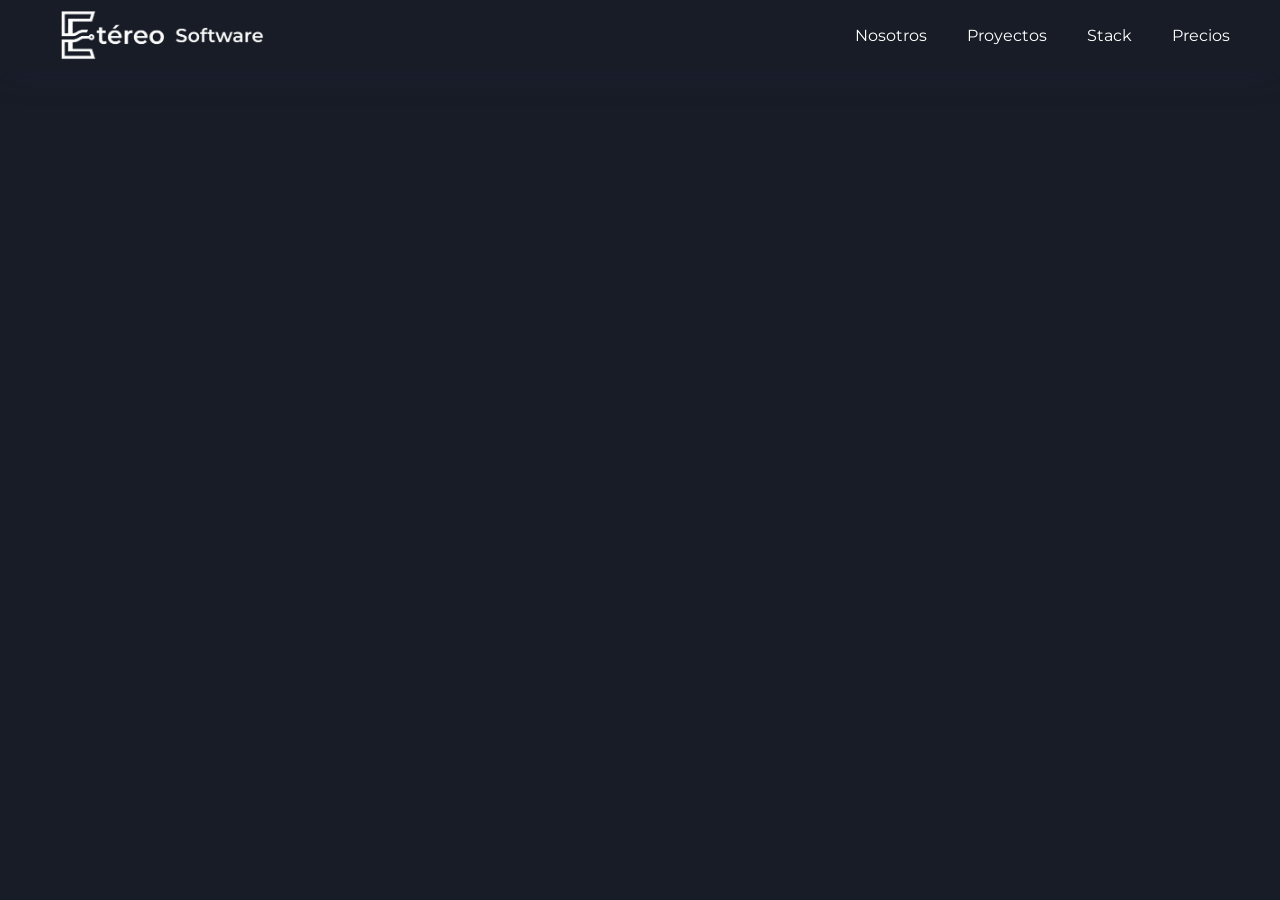
==== index.html @ 4c990d60 "First Commit" ====
<!DOCTYPE html>
<html lang="en">

<head>
    <meta charset="UTF-8">
    <meta name="viewport" content="width=device-width, initial-scale=1.0">
    <link rel="stylesheet" href="styles.css">
    <title>Servicios</title>
</head>

<body>
    <div id="root"></div>
    <script src="main.js"></script>
</body>

</html>
---- styles.css ----
/*TIPOGRAFIAS*/

@import url("https://fonts.googleapis.com/css2?family=Montserrat:wght@400;600&display=swap");

/*COLORES BASE*/
:root {
  --black-color: hsl(220, 24%, 12%);
  --black-color-light: hsl(220, 24%, 15%);
  --black-color-lighten: hsl(220, 20%, 18%);
  --white-color: #fff;
  --body-color: hsl(220, 100%, 97%);  /* White */
}

*{
    margin: 0px;
    padding: 0px;
    color: var(--white-color);
}

body {
    background-color: var(--black-color);
}
.navbar {
    display: flex;
    align-items: center;
    justify-content: space-between;
    background-color: var(--black-color);
    padding: 10px 0px 10px 10px;
    box-shadow: rgba(50, 50, 93, 0.25) 0px 13px 27px -5px, rgba(0, 0, 0, 0.3) 0px 8px 16px -8px;
}
.navbar img{
    padding-left: 50px;
    height: 50px;
    cursor: pointer;
}
.menuList {
    display: flex;
    justify-content: right;
    gap: 40px;
    padding-right: 50px;
    list-style: none;
    
}

.menuList a{
    font-family: "Montserrat", sans-serif;
    text-decoration: none;
}
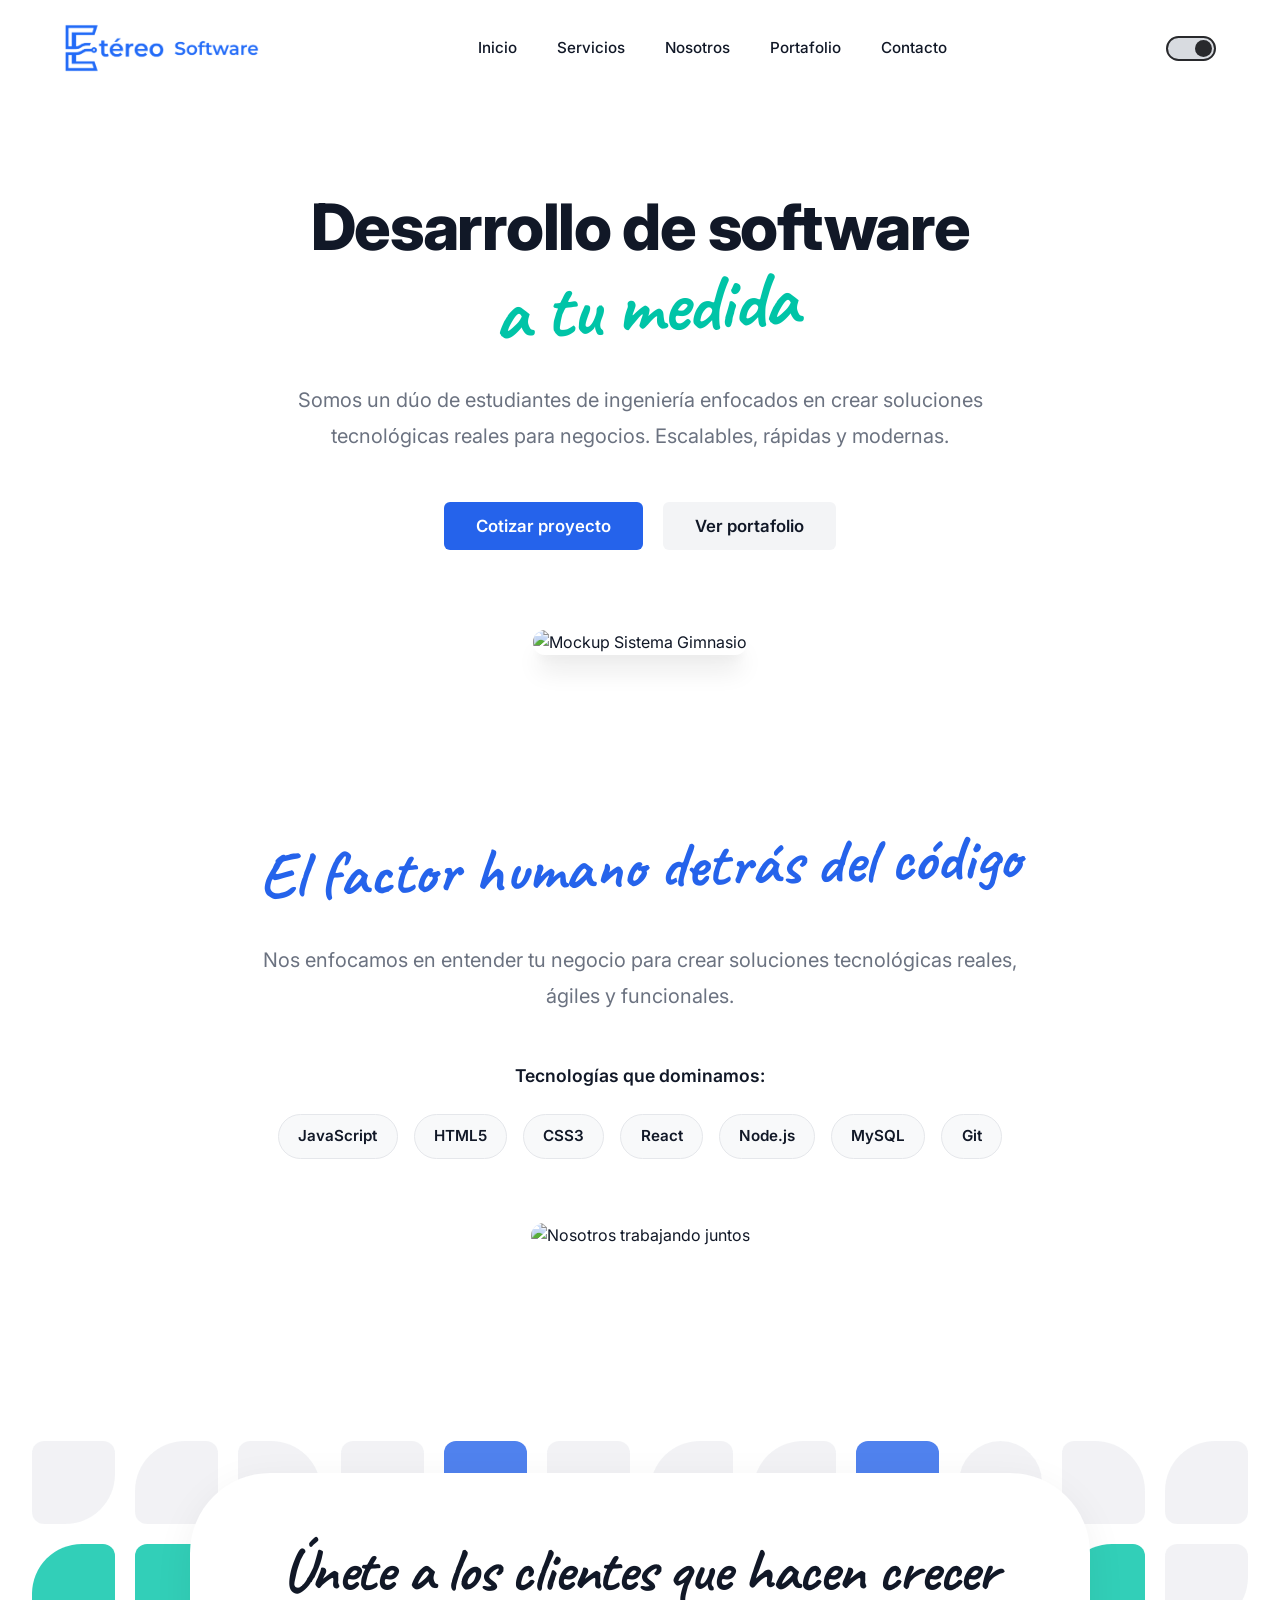
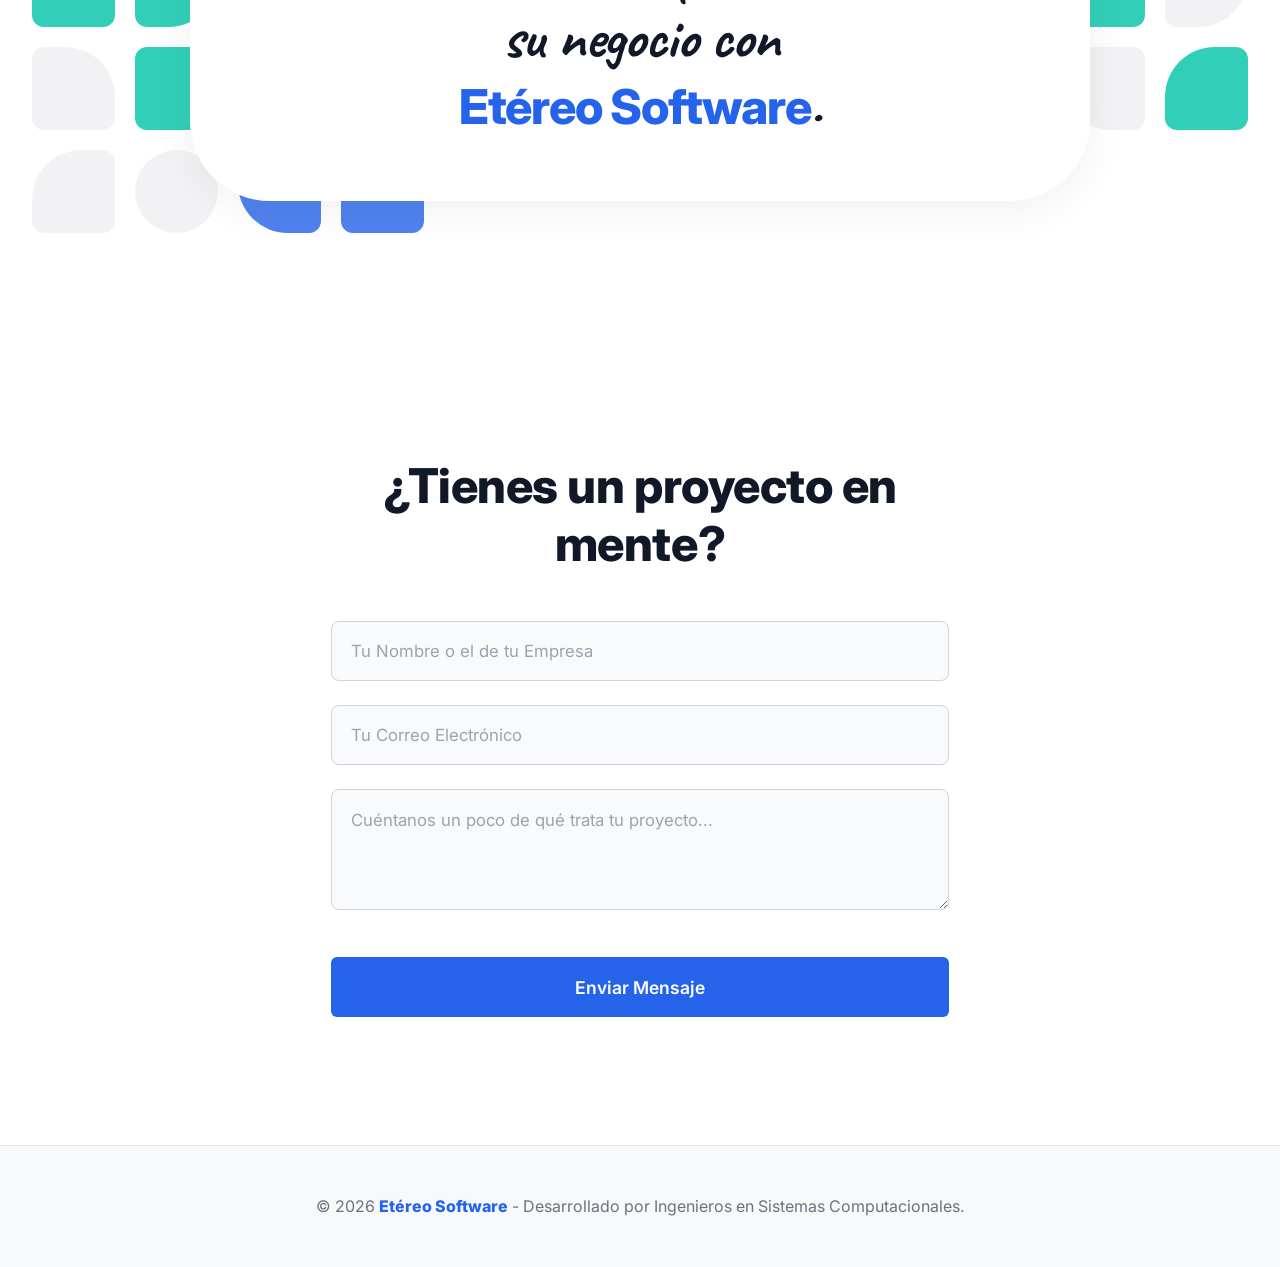
==== commit 3c226a17: "Switch modo obscuro y modificaciones de hovers y transitions" ====
--- a/index.html
+++ b/index.html
@@ -4,8 +4,9 @@
 <head>
     <meta charset="UTF-8">
     <meta name="viewport" content="width=device-width, initial-scale=1.0">
+    <link rel="icon" href="images/logo-trans-inv.png">
     <link rel="stylesheet" href="styles.css">
-    <title>Servicios</title>
+    <title>Etéreo Software</title>
 </head>
 
 <body>
--- a/styles.css
+++ b/styles.css
@@ -1,48 +1,621 @@
-/*TIPOGRAFIAS*/
-
-@import url("https://fonts.googleapis.com/css2?family=Montserrat:wght@400;600&display=swap");
-
-/*COLORES BASE*/
+@import url("https://fonts.googleapis.com/css2?family=Caveat:wght@600;700&family=Inter:wght@400;500;600;700;800&display=swap");
+
 :root {
-  --black-color: hsl(220, 24%, 12%);
-  --black-color-light: hsl(220, 24%, 15%);
-  --black-color-lighten: hsl(220, 20%, 18%);
-  --white-color: #fff;
-  --body-color: hsl(220, 100%, 97%);  /* White */
-}
-
-*{
-    margin: 0px;
-    padding: 0px;
-    color: var(--white-color);
+    --text-main: #111827;
+    --text-muted: #6B7280;
+    --bg-main: #ffffff;
+    --bg-alt: #F8F9FA;
+    --color-primary: #2563EB;
+    --color-primary-hover: #1D4ED8;
+    --color-accent: #00C4A7;
+    --color-accent-alt: #F07167;
+    --color-premium: #FBBF24;
+}
+
+* {
+    margin: 0;
+    padding: 0;
+    box-sizing: border-box;
+    font-family: 'Inter', sans-serif;
 }
 
 body {
-    background-color: var(--black-color);
-}
+    background-color: var(--bg-main);
+    color: var(--text-main);
+    line-height: 1.6;
+    overflow-x: hidden;
+}
+
 .navbar {
     display: flex;
+    justify-content: space-between;
     align-items: center;
-    justify-content: space-between;
-    background-color: var(--black-color);
-    padding: 10px 0px 10px 10px;
-    box-shadow: rgba(50, 50, 93, 0.25) 0px 13px 27px -5px, rgba(0, 0, 0, 0.3) 0px 8px 16px -8px;
-}
-.navbar img{
-    padding-left: 50px;
-    height: 50px;
+    padding: 1.5rem 5%;
+    background-color: var(--bg-main);
+}
+
+.toggle-switch {
+  position: relative;
+  /* Reducido a la mitad */
+  width: 50px; 
+  height: 25px;
+  --light: #d8dbe0;
+  --dark: #28292c;
+}
+
+.switch-label {
+  position: absolute;
+  width: 100%;
+  height: 25px; /* Ajustado */
+  background-color: var(--dark);
+  border-radius: 25px;
+  cursor: pointer;
+  border: 2px solid var(--dark); /* Borde un poco más delgado */
+}
+
+.checkbox {
+  position: absolute;
+  display: none;
+}
+
+.slider {
+  position: absolute;
+  width: 100%;
+  height: 100%;
+  border-radius: 25px;
+  transition: 0.3s;
+}
+
+.checkbox:checked ~ .slider {
+  background-color: var(--light);
+}
+
+.slider::before {
+  content: "";
+  position: absolute;
+  /* Posición y tamaño del círculo reducidos */
+  top: 2.5px;
+  left: 2.5px;
+  width: 17px;
+  height: 17px;
+  border-radius: 50%;
+  /* La sombra (luna) también debe ser más pequeña */
+  box-shadow: inset 6px -2px 0px 0px var(--light);
+  background-color: var(--dark);
+  transition: 0.3s;
+}
+
+.checkbox:checked ~ .slider::before {
+  /* El salto ahora es más corto porque el switch es más chico */
+  transform: translateX(25px); 
+  background-color: var(--dark);
+  box-shadow: none;
+}
+
+
+
+.logo {
+    height: 48px;
     cursor: pointer;
-}
+    filter: brightness(0) saturate(100%) invert(32%) sepia(86%) saturate(3369%) hue-rotate(213deg) brightness(99%) contrast(96%);
+}
+
 .menuList {
     display: flex;
-    justify-content: right;
-    gap: 40px;
-    padding-right: 50px;
     list-style: none;
-    
-}
-
-.menuList a{
-    font-family: "Montserrat", sans-serif;
+    gap: 2.5rem;
+}
+
+.menuList a {
     text-decoration: none;
-}
+    color: var(--text-main);
+    font-weight: 500;
+    font-size: 0.95rem;
+}
+
+.menuList a:hover {
+    color: var(--color-primary);
+}
+
+.hero-section {
+    text-align: center;
+    padding: 6rem 1rem 4rem;
+    max-width: 950px;
+    margin: auto;
+}
+
+.hero-content h1 {
+    font-size: 4rem;
+    font-weight: 800;
+    color: var(--text-main);
+    line-height: 1.1;
+    margin-bottom: 2rem;
+    letter-spacing: -0.02em;
+}
+
+.highlight-text {
+    font-family: 'Caveat', cursive;
+    color: var(--color-accent);
+    font-size: 5rem;
+    font-weight: 700;
+    display: inline-block;
+    transform: rotate(-3deg);
+    margin-left: 0.5rem;
+}
+
+.hero-content p {
+    font-size: 1.25rem;
+    color: var(--text-muted);
+    max-width: 750px;
+    margin: 0 auto 3rem;
+    line-height: 1.8;
+    cursor: none;
+}
+
+.hero-buttons {
+    display: flex;
+    justify-content: center;
+    gap: 1.2rem;
+    margin-bottom: 5rem;
+}
+
+.btn {
+    padding: 0.85rem 2rem;
+    border-radius: 6px;
+    font-size: 1.05rem;
+    font-weight: 600;
+    cursor: pointer;
+    border: none;
+}
+
+.btn-primary {
+    background-color: var(--color-primary);
+    color: white;
+}
+
+.btn-primary:hover {
+    background-color: var(--color-primary-hover);
+    box-shadow: 0 4px 12px rgba(37, 99, 235, 0.25);
+}
+
+.btn-secondary {
+    background-color: #F3F4F6;
+    color: var(--text-main);
+}
+
+.btn-secondary:hover {
+    background-color: #E5E7EB;
+}
+
+.hero-image img {
+    width: 100%;
+    margin-bottom: -5rem;
+    border-radius: 12px;
+    box-shadow: 0 20px 25px -5px rgba(0, 0, 0, 0.1), 0 10px 10px -5px rgba(0, 0, 0, 0.04);
+}
+
+section {
+    padding: 6rem 5%;
+}
+
+section h2 {
+    text-align: center;
+    font-size: 2.5rem;
+    font-weight: 800;
+    margin-bottom: 0.5rem;
+    letter-spacing: -0.01em;
+}
+
+section>p {
+    text-align: center;
+    color: var(--text-muted);
+    margin-bottom: 4rem;
+    font-size: 1.15rem;
+}
+
+.services-section {
+    background-color: var(--bg-alt);
+    padding-top: 10rem;
+}
+
+.services-grid {
+    display: grid;
+    grid-template-columns: repeat(auto-fit, minmax(300px, 1fr));
+    gap: 2.5rem;
+    max-width: 1200px;
+    margin: auto;
+}
+
+.service-card {
+    background: var(--bg-main);
+    border-radius: 12px;
+    padding: 2rem;
+    box-shadow: 0 4px 6px -1px rgba(0, 0, 0, 0.03);
+    border: 1px solid #E5E7EB;
+    position: relative;
+    overflow: hidden;
+    display: flex;
+    flex-direction: column;
+}
+
+.service-card:hover {
+    transform: translateY(-5px);
+    box-shadow: 0 10px 20px -5px rgba(0, 0, 0, 0.1);
+}
+
+.service-card.premium {
+    border-top: 4px solid var(--color-premium);
+}
+
+.service-card.premium::after {
+    content: '★ VIP';
+    position: absolute;
+    top: 1.5rem;
+    right: 1.5rem;
+    background-color: #FEF3C7;
+    color: #92400E;
+    font-size: 0.75rem;
+    font-weight: 700;
+    padding: 0.3rem 0.8rem;
+    border-radius: 20px;
+}
+
+.service-card img {
+    width: 100%;
+    height: 180px;
+    object-fit: cover;
+    border-radius: 8px;
+    margin-bottom: 1.5rem;
+}
+
+.service-category {
+    font-size: 0.75rem;
+    text-transform: uppercase;
+    color: var(--color-primary);
+    font-weight: 700;
+    letter-spacing: 0.08em;
+    display: block;
+    margin-bottom: 0.8rem;
+}
+
+.service-card h3 {
+    font-size: 1.35rem;
+    margin-bottom: 0.8rem;
+    color: var(--text-main);
+}
+
+.service-card p {
+    font-size: 1rem;
+    color: var(--text-muted);
+    margin-bottom: 2rem;
+    flex-grow: 1;
+}
+
+.price-box {
+    font-weight: 700;
+    font-size: 1.15rem;
+    color: var(--text-main);
+    border-top: 1px solid #F3F4F6;
+    padding-top: 1rem;
+}
+
+.about-section {
+    background-color: var(--bg-main);
+}
+
+.about-content {
+    text-align: center;
+    max-width: 800px;
+    margin: 0 auto 4rem;
+}
+
+.about-content h2 {
+    font-family: 'Caveat', cursive;
+    color: var(--color-primary);
+    font-size: 4rem;
+    transform: rotate(-1.5deg);
+    margin-bottom: 1.5rem;
+    letter-spacing: 0;
+}
+
+.about-content p {
+    font-size: 1.25rem;
+    color: var(--text-muted);
+    line-height: 1.8;
+}
+
+.tech-stack {
+    margin-top: 3rem;
+}
+
+.tech-stack h4 {
+    margin-bottom: 1.5rem;
+    color: var(--text-main);
+    font-size: 1.1rem;
+    font-weight: 600;
+}
+
+.tech-list {
+    display: flex;
+    justify-content: center;
+    flex-wrap: wrap;
+    gap: 1rem;
+}
+
+.tech-item {
+    background-color: var(--bg-alt);
+    padding: 0.6rem 1.2rem;
+    border-radius: 30px;
+    font-size: 0.95rem;
+    font-weight: 600;
+    color: var(--text-main);
+    border: 1px solid #E5E7EB;
+    user-select: none;
+}
+
+.tech-item:hover {
+    background-color: var(--color-primary);
+    border-color: var(--color-primary);
+    color: white;
+}
+
+.about-image {
+    text-align: center;
+    max-width: 900px;
+    margin: auto;
+}
+
+.about-image img {
+    max-width: 100%;
+    border-radius: 20px;
+}
+
+.portfolio-section {
+    background-color: var(--bg-alt);
+}
+
+.cases-container {
+    display: grid;
+    grid-template-columns: repeat(auto-fit, minmax(400px, 1fr));
+    gap: 3rem;
+    max-width: 1100px;
+    margin: 4rem auto 0;
+}
+
+.case-card {
+    background: var(--bg-main);
+    border-radius: 16px;
+    overflow: hidden;
+    box-shadow: 0 10px 15px -3px rgba(0, 0, 0, 0.05);
+}
+
+.case-card:hover {
+    transform: translateY(-5px);
+}
+
+.case-card img {
+    width: 100%;
+    height: 280px;
+    object-fit: cover;
+    border-bottom: 1px solid #E5E7EB;
+}
+
+.case-content {
+    padding: 2.5rem;
+}
+
+.case-content h3 {
+    font-size: 1.6rem;
+    margin-bottom: 1.5rem;
+    font-weight: 800;
+}
+
+.case-content p {
+    font-size: 1.05rem;
+    color: var(--text-muted);
+    margin-bottom: 1.2rem;
+    text-align: left;
+    line-height: 1.7;
+}
+
+.case-content strong {
+    color: var(--color-accent-alt);
+    font-weight: 700;
+}
+
+.unete-section {
+    position: relative;
+    padding: 8rem 2rem;
+    overflow: hidden;
+    background-color: var(--bg-main);
+    display: flex;
+    justify-content: center;
+    align-items: center;
+    min-height: 500px;
+}
+
+.unete-bg {
+    position: absolute;
+    top: 0;
+    left: 0;
+    right: 0;
+    bottom: 0;
+    display: grid;
+    grid-template-columns: repeat(auto-fill, minmax(80px, 1fr));
+    gap: 20px;
+    opacity: 0.8;
+    padding: 2rem;
+    pointer-events: none;
+    align-content: center;
+}
+
+.bg-shape {
+    width: 100%;
+    aspect-ratio: 1;
+    border-radius: 8px;
+    background-position: center;
+}
+
+.shape-circle {
+    border-radius: 50%;
+}
+
+.shape-square {
+    border-radius: 12px;
+}
+
+.shape-rounded-tr {
+    border-radius: 12px 60% 12px 12px;
+}
+
+.shape-rounded-tl {
+    border-radius: 60% 12px 12px 12px;
+}
+
+.shape-rounded-br {
+    border-radius: 12px 12px 60% 12px;
+}
+
+.shape-rounded-bl {
+    border-radius: 12px 12px 12px 60%;
+}
+
+.shape-light {
+    background-color: #E5E7EB;
+    opacity: 0.6;
+}
+
+.shape-primary {
+    background-color: var(--color-primary);
+}
+
+.shape-accent {
+    background-color: var(--color-accent);
+}
+
+.unete-content {
+    position: relative;
+    background: white;
+    padding: 4rem 5rem;
+    border-radius: 80px;
+    box-shadow: 0 10px 40px rgba(0, 0, 0, 0.06);
+    text-align: center;
+    z-index: 2;
+    max-width: 900px;
+    width: 90%;
+}
+
+.unete-content h2 {
+    font-size: 3.8rem;
+    font-family: 'Caveat', cursive;
+    color: var(--text-main);
+    margin: 0;
+    line-height: 1.1;
+    letter-spacing: -0.02em;
+}
+
+.brand-text {
+    font-family: 'Inter', sans-serif;
+    color: var(--color-primary);
+    font-weight: 800;
+}
+
+.unete-content h2 .brand-text {
+    font-size: 3rem;
+    display: inline-block;
+    margin-top: 0.5rem;
+}
+
+.contact-section {
+    background-color: var(--bg-main);
+    text-align: center;
+    padding: 8rem 1rem;
+    max-width: 650px;
+    margin: auto;
+}
+
+.contact-section h2 {
+    font-size: 3rem;
+    line-height: 1.2;
+    margin-bottom: 3rem;
+}
+
+.contact-form {
+    display: flex;
+    flex-direction: column;
+    gap: 1.5rem;
+    text-align: left;
+}
+
+.form-group input,
+.form-group textarea {
+    width: 100%;
+    padding: 1.2rem;
+    border: 1px solid #D1D5DB;
+    border-radius: 8px;
+    font-size: 1.05rem;
+    font-family: 'Inter', sans-serif;
+    color: var(--text-main);
+    background-color: #F9FAFB;
+}
+
+.form-group input::placeholder,
+.form-group textarea::placeholder {
+    color: #9CA3AF;
+}
+
+.form-group input:focus,
+.form-group textarea:focus {
+    outline: none;
+    background-color: var(--bg-main);
+    border-color: var(--color-primary);
+    box-shadow: 0 0 0 4px rgba(37, 99, 235, 0.15);
+}
+
+.contact-form .btn-primary {
+    padding: 1.2rem;
+    font-size: 1.1rem;
+    margin-top: 1rem;
+}
+
+.footer {
+    background-color: var(--bg-alt);
+    padding: 3rem 5%;
+    text-align: center;
+    border-top: 1px solid #E5E7EB;
+}
+
+.footer-container p {
+    color: var(--text-muted);
+    font-size: 1rem;
+}
+
+@media (max-width: 768px) {
+    .highlight-text {
+        font-size: 3.5rem;
+    }
+
+    .hero-content h1 {
+        font-size: 2.8rem;
+    }
+
+    .about-content h2 {
+        font-size: 3.2rem;
+    }
+
+    .menuList {
+        display: none;
+    }
+
+    .hero-buttons {
+        flex-direction: column;
+    }
+
+    .services-section {
+        padding-top: 5rem;
+    }
+
+    .cases-container {
+        grid-template-columns: 1fr;
+    }
+}
